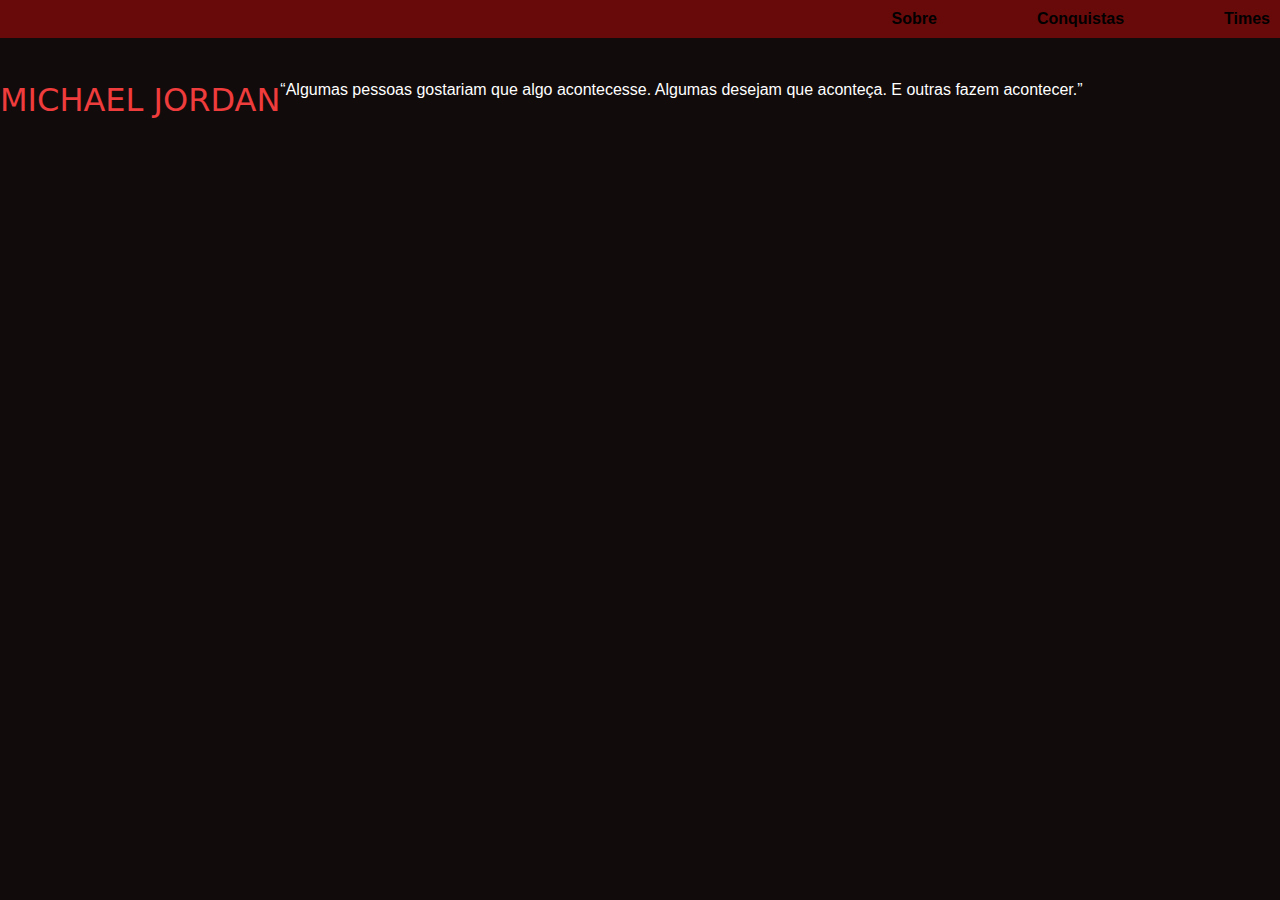
==== index.html @ 60dac448 "main page" ====
<!DOCTYPE html>
<html lang="pt-br">
<head>
    <meta charset="UTF-8">
    <meta name="viewport" content="width=device-width, initial-scale=1.0">
    <link rel="stylesheet" href="style.css">
    <title>Michael Jordan</title>
</head>
<body>
    <header>
        <nav>
            <ul>
                <li><a href="#sobre">Sobre</a></li>
                <li><a href="#conquistas">Conquistas</a></li>
                <li><a href="#times">Times</a></li>
            </ul>
        </nav>
    </header>
    <main>
        <section>
            <h1>MICHAEL JORDAN</h1>
            <p>“Algumas pessoas gostariam que algo acontecesse. Algumas desejam que aconteça. E outras fazem acontecer.”
            </p>
        </section>
      
    </main>
</body>
</html>
---- style.css ----
*{
    margin: 0px;
    padding: 0px;
}


@import url('https://fonts.googleapis.com/css2?family=Aboreto&display=swap');


body {
    background-color: #110B0B;
    color: #f00;
    font-family: Arial, Helvetica, sans-serif;
    overflow: hidden;
}
header{
    height: 81px;
}
h1{
    color: #EF3C3C;
    font-family: "Aboreto", system-ui;
    font-weight: 400;
    font-style: normal;
    text-align: center;

}
p{
    color: white;
    
    
    text-align: center;
}
nav ul {
    list-style-type: none;
    display: flex;
    justify-content: end;
    background-color: #690A0A;
    padding: 10px;
    gap: 100px;

}
nav a {
    color: black;
    font-weight: bolder;
    text-decoration: none;
}
section{
    display: flex; /* Ativa o Flexbox */
    align-items: flex-start; /* Alinha os itens na parte superior */

}
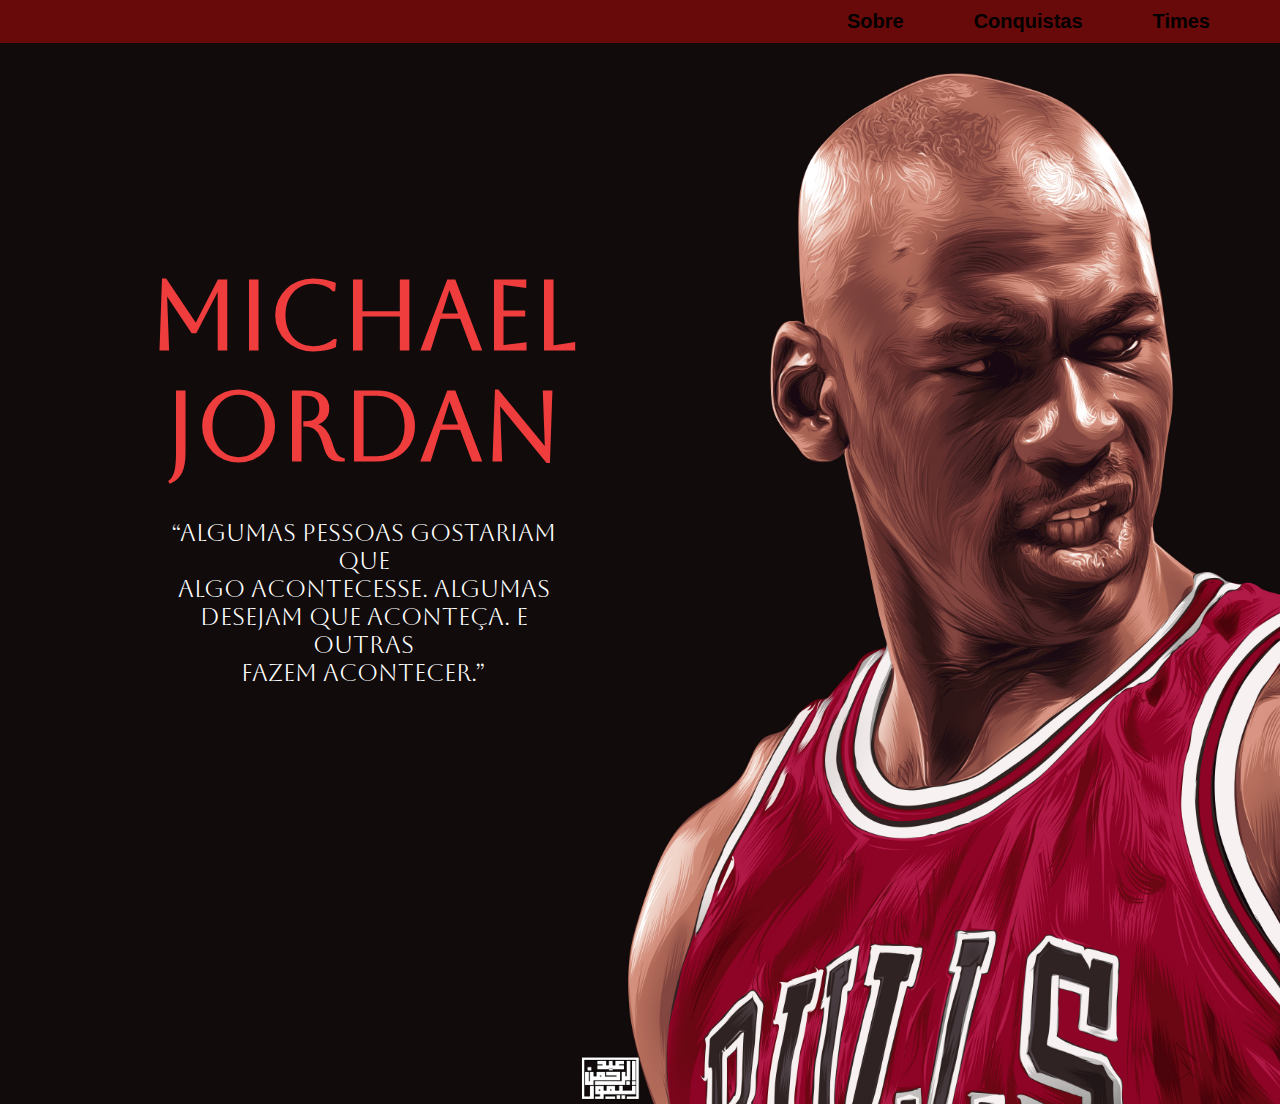
==== commit dfd6f10d: "tela sobre" ====
--- a/index.html
+++ b/index.html
@@ -4,25 +4,29 @@
     <meta charset="UTF-8">
     <meta name="viewport" content="width=device-width, initial-scale=1.0">
     <link rel="stylesheet" href="style.css">
+    <link rel="preconnect" href="https://fonts.googleapis.com">
+    <link rel="preconnect" href="https://fonts.gstatic.com" crossorigin>
+    <link href="https://fonts.googleapis.com/css2?family=Aboreto&display=swap" rel="stylesheet">
     <title>Michael Jordan</title>
 </head>
 <body>
     <header>
         <nav>
             <ul>
-                <li><a href="#sobre">Sobre</a></li>
+                <li><a href="pagina2.html">Sobre</a></li>
                 <li><a href="#conquistas">Conquistas</a></li>
                 <li><a href="#times">Times</a></li>
             </ul>
         </nav>
     </header>
     <main>
-        <section>
-            <h1>MICHAEL JORDAN</h1>
-            <p>“Algumas pessoas gostariam que algo acontecesse. Algumas desejam que aconteça. E outras fazem acontecer.”
+        <div id="container">
+            <div id="titulo"><h1>MICHAEL JORDAN</h1></div>
+            <p>“Algumas pessoas gostariam que<br> algo acontecesse. Algumas<br> desejam que aconteça. E outras<br> fazem acontecer.”
             </p>
-        </section>
-      
+        </div>
+        <img src="michael.jpg" alt="Michael Jordan">
     </main>
+    
 </body>
-</html>+</html>
--- a/style.css
+++ b/style.css
@@ -1,54 +1,87 @@
-
-*{
-    margin: 0px;
-    padding: 0px;
+* {
+    margin: 0;
+    padding: 0;
 }
-
-
-@import url('https://fonts.googleapis.com/css2?family=Aboreto&display=swap');
 
 
 body {
     background-color: #110B0B;
     color: #f00;
     font-family: Arial, Helvetica, sans-serif;
+    height: 100vh; /* Ocupa toda a altura da viewport */
+    display: flex;
+    flex-direction: column; /* Organiza header e main em colunas */
     overflow: hidden;
+    
 }
-header{
-    height: 81px;
+
+header {
+    height: 100%;
+    background-color: #690A0A;
 }
-h1{
-    color: #EF3C3C;
-    font-family: "Aboreto", system-ui;
-    font-weight: 400;
-    font-style: normal;
-    text-align: center;
 
-}
-p{
-    color: white;
-    
-    
-    text-align: center;
-}
 nav ul {
     list-style-type: none;
     display: flex;
-    justify-content: end;
-    background-color: #690A0A;
+    justify-content: flex-end;
+    
     padding: 10px;
-    gap: 100px;
+    
+}
 
-}
 nav a {
     color: black;
-    font-weight: bolder;
+    font-size: 20px;
+    font-weight: bold;
     text-decoration: none;
+    font-family: Arial, Helvetica, sans-serif;
+    margin-right: 50px;
+    gap: 100px;
+    padding: 10px;
 }
-section{
-    display: flex; /* Ativa o Flexbox */
-    align-items: flex-start; /* Alinha os itens na parte superior */
+
+nav a:hover{
+    color: white;
+}
+
+main {
+    flex-grow: 1; /* Permite que o main cresça e ocupe o espaço restante */
+    display: flex;
+    justify-content: flex-start; /* Alinha o conteúdo à esquerda horizontalmente */
+    align-items: center; /* Centraliza verticalmente */
+    padding-left: 50px; /* Distância da borda esquerda */
+}
+
+#container {
+    display: flex;
+    flex-direction: column; /* Coloca o título acima do parágrafo */
+    justify-content: center; /* Centraliza verticalmente */
+    margin-bottom: 200px;
+    margin-left: 100px;
+}
+
+#titulo {
+    color: #EF3C3C;
+    font-family: "Aboreto", system-ui;
+    font-size: 48px;
+    margin-bottom: 37px;/* Espaçamento de 5px entre título e parágrafo */
+    text-align: center; 
+    
 
 }
 
+p {
+    color: white;
+    font-family: "Aboreto", system-ui;
+    font-size: 24px;
+    text-align: center;
+     /* Limita a largura do parágrafo */
 
+    
+    
+}
+
+img{
+    width: 1001px;
+    height: 1061px;
+}
